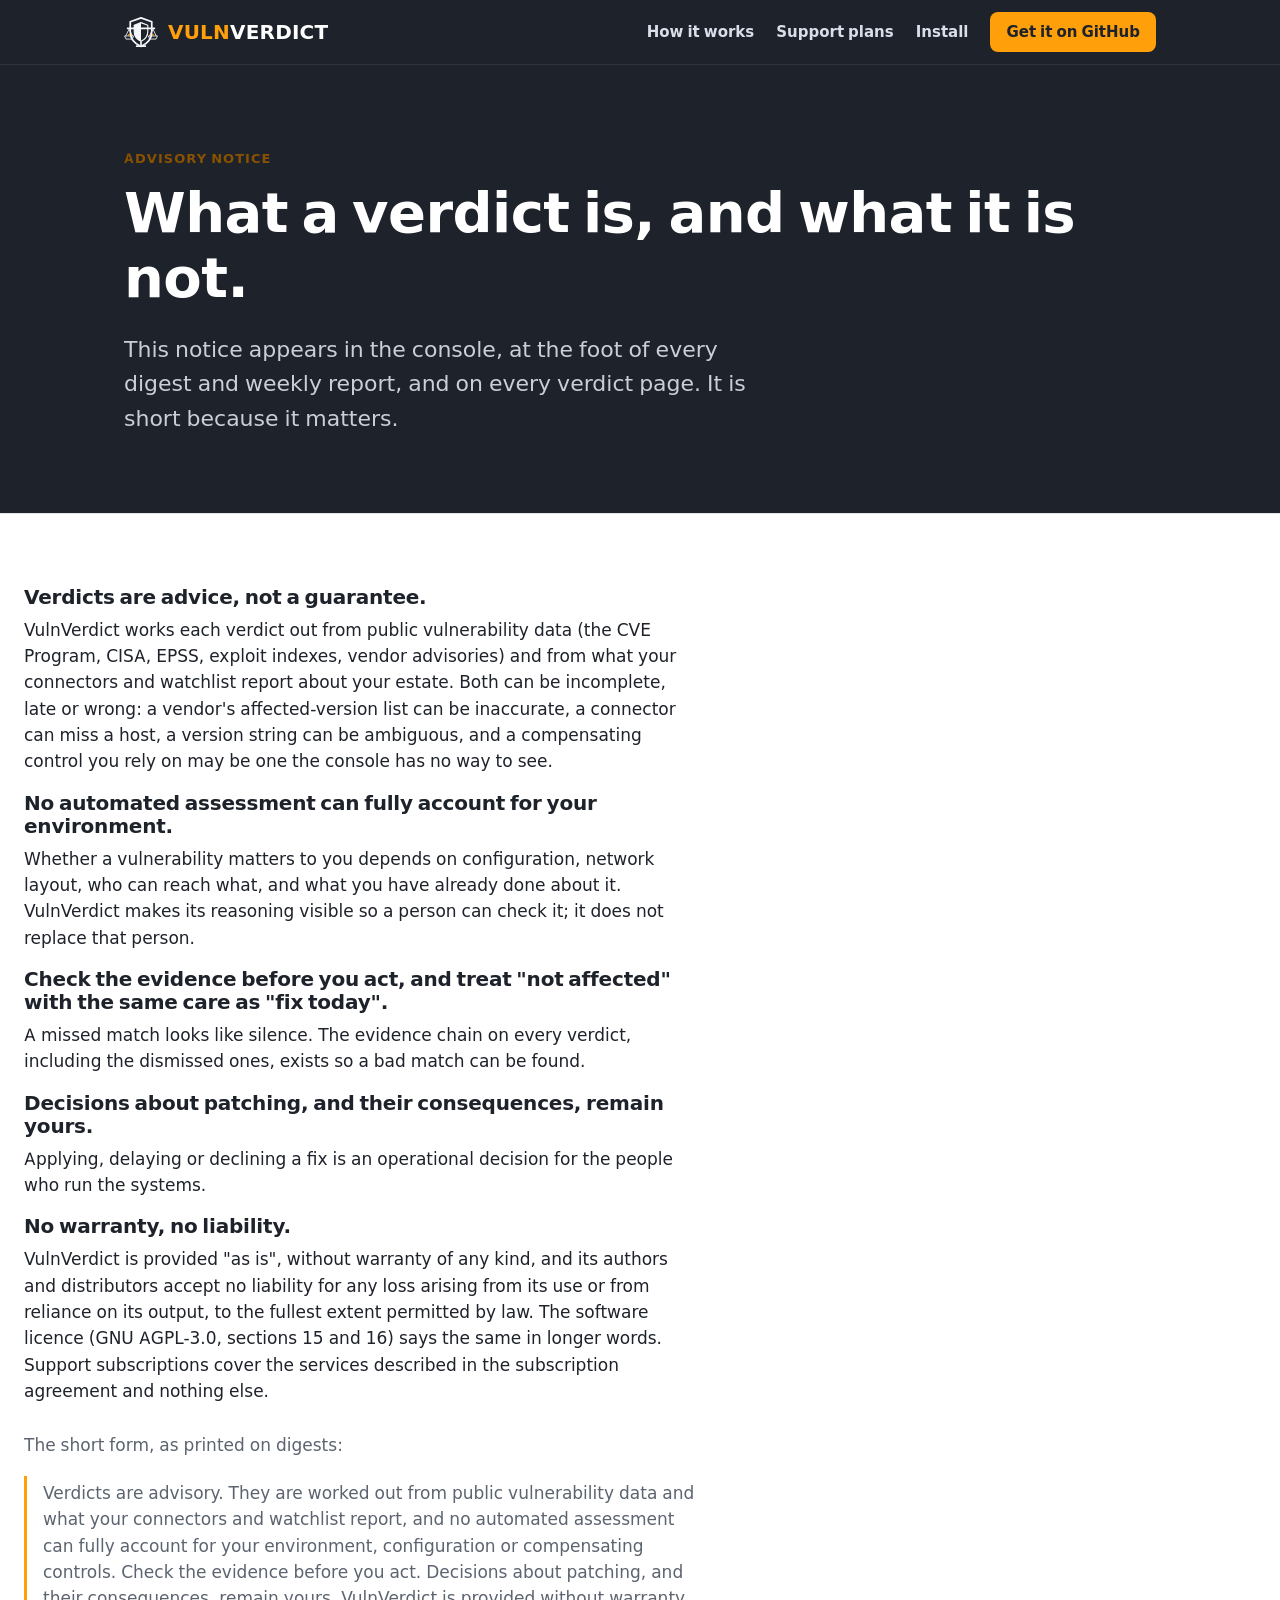
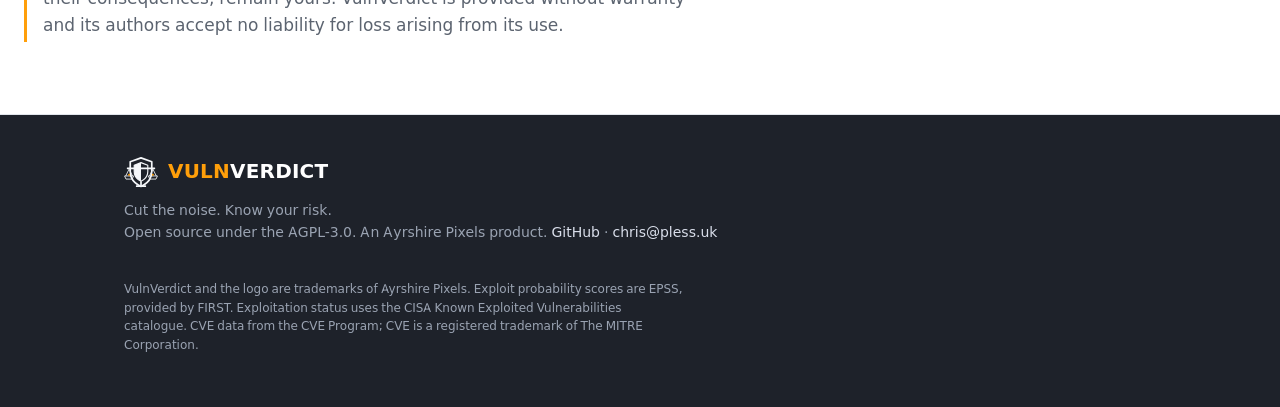
==== site/disclaimer.html @ cf06d83c "Site: contact address, advisory notice page, Pages publishing via a public mirror repository" ====
<!doctype html>
<html lang="en-GB">
<head>
  <meta charset="utf-8">
  <meta name="viewport" content="width=device-width, initial-scale=1">
  <title>VulnVerdict advisory notice</title>
  <meta name="description" content="What a VulnVerdict verdict is and is not: advice worked out from public data and your connectors, to be checked by a person. No warranty, no liability.">
  <link rel="icon" type="image/svg+xml" href="assets/favicon.svg">
  <link rel="stylesheet" href="site.css">
</head>
<body>

<header class="top">
  <div class="wrap">
    <a class="brand" href="index.html"><img src="assets/logo.svg" alt=""><span class="word"><em>VULN</em>VERDICT</span></a>
    <nav class="nav">
      <a href="how-it-works.html">How it works</a>
      <a href="pricing.html">Support plans</a>
      <a href="index.html#install">Install</a>
      <a class="cta" href="https://github.com/ayrshirepixels/VulnVerdict">Get it on GitHub</a>
    </nav>
  </div>
</header>

<section class="hero" style="padding-bottom:56px">
  <div class="wrap">
    <div class="eyebrow">Advisory notice</div>
    <h1>What a verdict is, and what it is not.</h1>
    <p class="lead">This notice appears in the console, at the foot of every digest and weekly report, and on every verdict page. It is short because it matters.</p>
  </div>
</section>

<section class="alt">
  <div class="wrap narrow" style="margin-left:0">
    <h3>Verdicts are advice, not a guarantee.</h3>
    <p>VulnVerdict works each verdict out from public vulnerability data (the CVE Program, CISA, EPSS, exploit indexes, vendor advisories) and from what your connectors and watchlist report about your estate. Both can be incomplete, late or wrong: a vendor's affected-version list can be inaccurate, a connector can miss a host, a version string can be ambiguous, and a compensating control you rely on may be one the console has no way to see.</p>

    <h3>No automated assessment can fully account for your environment.</h3>
    <p>Whether a vulnerability matters to you depends on configuration, network layout, who can reach what, and what you have already done about it. VulnVerdict makes its reasoning visible so a person can check it; it does not replace that person.</p>

    <h3>Check the evidence before you act, and treat "not affected" with the same care as "fix today".</h3>
    <p>A missed match looks like silence. The evidence chain on every verdict, including the dismissed ones, exists so a bad match can be found.</p>

    <h3>Decisions about patching, and their consequences, remain yours.</h3>
    <p>Applying, delaying or declining a fix is an operational decision for the people who run the systems.</p>

    <h3>No warranty, no liability.</h3>
    <p>VulnVerdict is provided "as is", without warranty of any kind, and its authors and distributors accept no liability for any loss arising from its use or from reliance on its output, to the fullest extent permitted by law. The software licence (GNU AGPL-3.0, sections 15 and 16) says the same in longer words. Support subscriptions cover the services described in the subscription agreement and nothing else.</p>

    <p class="muted" style="margin-top:28px">The short form, as printed on digests:</p>
    <blockquote class="muted" style="border-left:3px solid var(--amber);margin:12px 0 0;padding:4px 0 4px 16px">Verdicts are advisory. They are worked out from public vulnerability data and what your connectors and watchlist report, and no automated assessment can fully account for your environment, configuration or compensating controls. Check the evidence before you act. Decisions about patching, and their consequences, remain yours. VulnVerdict is provided without warranty and its authors accept no liability for loss arising from its use.</blockquote>
  </div>
</section>

<footer>
  <div class="wrap">
    <div>
      <a class="brand" href="index.html"><img src="assets/logo.svg" alt=""><span class="word"><em>VULN</em>VERDICT</span></a>
      <p style="margin-top:10px">Cut the noise. Know your risk.<br>Open source under the AGPL-3.0. An Ayrshire Pixels product. <a href="https://github.com/ayrshirepixels/VulnVerdict">GitHub</a> &middot; <a href="mailto:chris@pless.uk">chris@pless.uk</a></p>
    </div>
    <p class="attr">VulnVerdict and the logo are trademarks of Ayrshire Pixels. Exploit probability scores are EPSS, provided by FIRST. Exploitation status uses the CISA Known Exploited Vulnerabilities catalogue. CVE data from the CVE Program; CVE is a registered trademark of The MITRE Corporation.</p>
  </div>
</footer>
</body>
</html>
---- site/site.css ----
/* VulnVerdict brand site. Charcoal, signal amber, verdict green, light gray. Inter body, Space Grotesk headings. */
@font-face { font-family: 'Inter'; font-weight: 400; font-display: swap; src: url(assets/fonts/Inter-400.woff2) format('woff2'); }
@font-face { font-family: 'Inter'; font-weight: 600; font-display: swap; src: url(assets/fonts/Inter-600.woff2) format('woff2'); }
@font-face { font-family: 'Inter'; font-weight: 700; font-display: swap; src: url(assets/fonts/Inter-700.woff2) format('woff2'); }
@font-face { font-family: 'Space Grotesk'; font-weight: 600; font-display: swap; src: url(assets/fonts/SpaceGrotesk-600.woff2) format('woff2'); }
@font-face { font-family: 'Space Grotesk'; font-weight: 700; font-display: swap; src: url(assets/fonts/SpaceGrotesk-700.woff2) format('woff2'); }

:root {
  --charcoal: #1E222A;
  --charcoal-2: #2A2F39;
  --amber: #FF9F0A;
  --amber-ink: #8a5200;
  --amber-soft: #FFF1DC;
  --green: #28C840;
  --green-ink: #167a2a;
  --green-soft: #E6F8EA;
  --light: #F5F7FA;
  --ink: #1E222A;
  --muted: #5c6470;
  --muted-on-dark: #9aa3b2;
  --line: #e1e5eb;
  --slate: #4a5a70;
  --head: 'Space Grotesk', 'Inter', system-ui, sans-serif;
  --body: 'Inter', 'Segoe UI', system-ui, sans-serif;
  --radius: 10px;
  --max: 1080px;
}

* { box-sizing: border-box; }
html { scroll-behavior: smooth; }
body { margin: 0; font-family: var(--body); font-size: 17px; line-height: 1.55; color: var(--ink); background: var(--light); }
a { color: inherit; }
h1, h2, h3 { font-family: var(--head); letter-spacing: -.01em; margin: 0 0 .4em; line-height: 1.15; }
h1 { font-size: clamp(34px, 5vw, 56px); font-weight: 700; }
h2 { font-size: clamp(26px, 3.4vw, 36px); font-weight: 700; }
h3 { font-size: 20px; font-weight: 700; }
p { margin: 0 0 1em; }
.wrap { max-width: var(--max); margin: 0 auto; padding: 0 24px; }
.muted { color: var(--muted); }
.eyebrow { font-family: var(--head); font-weight: 700; font-size: 13px; letter-spacing: .08em; text-transform: uppercase; color: var(--amber-ink); margin-bottom: 12px; }
.dark .eyebrow { color: var(--amber); }

/* header */
.top { background: var(--charcoal); color: #fff; position: sticky; top: 0; z-index: 10; border-bottom: 1px solid rgba(255,255,255,.08); }
.top .wrap { display: flex; align-items: center; justify-content: space-between; height: 64px; }
.brand { display: flex; align-items: center; gap: 10px; text-decoration: none; }
.brand img { width: 34px; height: 34px; }
.brand .word { font-family: var(--head); font-weight: 700; font-size: 20px; letter-spacing: .01em; color: #fff; }
.brand .word em { font-style: normal; color: var(--amber); }
.nav { display: flex; gap: 22px; align-items: center; }
.nav a { color: #d9deea; text-decoration: none; font-size: 15px; font-weight: 600; }
.nav a:hover { color: #fff; }
.nav a.cta { background: var(--amber); color: var(--charcoal); padding: 8px 16px; border-radius: 8px; }
@media (max-width: 720px) { .nav a:not(.cta) { display: none; } }

/* sections */
.hero { background: var(--charcoal); color: #fff; padding: 84px 0 72px; }
.hero .lead { font-size: clamp(18px, 2.2vw, 22px); color: #c9cfd8; max-width: 640px; }
.hero .tag { color: var(--amber); }
.hero-grid { display: grid; grid-template-columns: 1.1fr .9fr; gap: 48px; align-items: center; }
@media (max-width: 860px) { .hero-grid { grid-template-columns: 1fr; } }
.btns { display: flex; gap: 12px; flex-wrap: wrap; margin-top: 26px; }
.btn { display: inline-block; font-weight: 700; text-decoration: none; padding: 12px 20px; border-radius: 8px; font-size: 16px; border: 2px solid transparent; }
.btn-amber { background: var(--amber); color: var(--charcoal); }
.btn-amber:hover { filter: brightness(1.06); }
.btn-ghost { border-color: rgba(255,255,255,.35); color: #fff; }
.btn-ghost:hover { border-color: #fff; }
.btn-dark { background: var(--charcoal); color: #fff; }
.btn-outline { border-color: var(--charcoal); color: var(--charcoal); }
section { padding: 72px 0; }
section.alt { background: #fff; border-top: 1px solid var(--line); border-bottom: 1px solid var(--line); }
section.dark { background: var(--charcoal); color: #fff; }
section.dark .muted { color: var(--muted-on-dark); }
.center { text-align: center; }
.narrow { max-width: 720px; margin-left: auto; margin-right: auto; }

/* digest mock */
.digest { background: #fff; color: var(--ink); border-radius: var(--radius); box-shadow: 0 24px 60px rgba(0,0,0,.35); padding: 22px 24px; font-size: 14.5px; }
.digest .from { font-family: var(--head); font-weight: 700; font-size: 12px; letter-spacing: .06em; color: var(--muted); }
.digest .from em { font-style: normal; color: var(--amber); }
.digest .subject { font-family: var(--head); font-weight: 700; font-size: 17px; margin: 6px 0 14px; }
.digest h4 { margin: 14px 0 6px; font-size: 13px; font-family: var(--head); }
.digest h4.today { color: #a8442f; }
.digest h4.week { color: var(--amber-ink); }
.digest ul { margin: 0; padding-left: 18px; }
.digest li { margin: 0 0 8px; }
.digest li a { color: #2f5a8f; text-decoration: none; font-weight: 600; }
.digest .foot { color: var(--muted); font-size: 12px; margin-top: 14px; border-top: 1px solid var(--line); padding-top: 10px; }
.digest .saved { color: var(--green-ink); font-weight: 600; }

/* cards and grids */
.grid { display: grid; gap: 22px; }
.g2 { grid-template-columns: repeat(2, 1fr); }
.g3 { grid-template-columns: repeat(3, 1fr); }
.g4 { grid-template-columns: repeat(4, 1fr); }
@media (max-width: 900px) { .g3, .g4 { grid-template-columns: repeat(2, 1fr); } }
@media (max-width: 600px) { .g2, .g3, .g4 { grid-template-columns: 1fr; } }
.card { background: #fff; border: 1px solid var(--line); border-radius: var(--radius); padding: 22px; }
.dark .card { background: var(--charcoal-2); border-color: rgba(255,255,255,.08); color: #fff; }
.card h3 { margin-top: 0; }
.verdict { border-top: 4px solid var(--slate); }
.verdict.today { border-top-color: var(--amber); }
.verdict.week { border-top-color: #ffd08a; }
.verdict.ignore { border-top-color: var(--green); }
.verdict .when { font-size: 13px; color: var(--muted); font-weight: 600; }
.pill { display: inline-block; font-family: var(--head); font-weight: 700; font-size: 12px; padding: 3px 10px; border-radius: 999px; background: var(--amber); color: var(--charcoal); }
.pill.green { background: var(--green-soft); color: var(--green-ink); }
.pill.grey { background: #e4e7ec; color: #4a5260; }
.big { font-family: var(--head); font-weight: 700; font-size: 48px; line-height: 1; margin: 0; }
.big.green { color: var(--green); }
.big.amber { color: var(--amber); }
.stat-row { display: flex; gap: 36px; flex-wrap: wrap; margin: 26px 0 0; }
.stat span { display: block; color: var(--muted-on-dark); font-size: 14px; margin-top: 6px; }

/* sentence */
.sentence { background: var(--amber-soft); border-left: 4px solid var(--amber); padding: 16px 20px; border-radius: 0 8px 8px 0; font-size: 18px; font-weight: 600; }
.dark .sentence { background: var(--charcoal-2); color: #fff; }

/* steps and lists */
.steps { counter-reset: s; list-style: none; padding: 0; margin: 0; display: grid; gap: 14px; }
.steps li { position: relative; padding-left: 52px; }
.steps li::before { counter-increment: s; content: counter(s); position: absolute; left: 0; top: 0; width: 36px; height: 36px; border-radius: 50%; background: var(--amber); color: var(--charcoal); font-family: var(--head); font-weight: 700; display: flex; align-items: center; justify-content: center; }
.ticks { list-style: none; padding: 0; margin: 0; }
.ticks li { padding-left: 28px; position: relative; margin-bottom: 8px; }
.ticks li::before { content: ''; position: absolute; left: 0; top: 7px; width: 14px; height: 14px; border-radius: 50%; background: var(--green); }
.crosses li::before { background: #c9ced6; }
.logos { display: flex; flex-wrap: wrap; gap: 10px; }
.logos span { border: 1px solid var(--line); background: #fff; border-radius: 999px; padding: 6px 14px; font-size: 14px; font-weight: 600; color: var(--slate); }

/* pricing */
.price { font-family: var(--head); font-weight: 700; font-size: 40px; }
.price small { font-size: 15px; color: var(--muted); font-weight: 600; }
.tier.featured { border: 2px solid var(--amber); box-shadow: 0 12px 40px rgba(255,159,10,.15); }
table.compare { width: 100%; border-collapse: collapse; background: #fff; border: 1px solid var(--line); border-radius: var(--radius); overflow: hidden; }
table.compare th, table.compare td { padding: 12px 14px; text-align: left; border-top: 1px solid var(--line); }
table.compare th { background: #f7f8fa; font-size: 13px; text-transform: uppercase; letter-spacing: .05em; color: var(--muted); border-top: 0; }
/* Questions: a centred accordion, one question per row */
.qa-list { max-width: 760px; margin: 28px auto 0; }
.qa { border-bottom: 1px solid var(--line); }
.qa:first-child { border-top: 1px solid var(--line); }
.qa summary { list-style: none; cursor: pointer; position: relative; padding: 18px 44px 18px 4px; font-family: var(--head); font-size: 18px; font-weight: 600; }
.qa summary::-webkit-details-marker { display: none; }
.qa summary::after { content: '+'; position: absolute; right: 8px; top: 50%; transform: translateY(-50%); font-size: 26px; font-weight: 400; line-height: 1; color: var(--amber-ink); }
.qa[open] summary::after { content: '\2212'; }
.qa summary:hover { color: var(--amber-ink); }
.qa summary:focus-visible { outline: 2px solid var(--amber); outline-offset: 2px; border-radius: 6px; }
.qa p { margin: 0 4px 20px; color: var(--slate); }

/* footer */
footer { background: var(--charcoal); color: var(--muted-on-dark); padding: 40px 0; font-size: 14px; }
footer .wrap { display: flex; justify-content: space-between; gap: 24px; flex-wrap: wrap; }
footer a { color: #d9deea; text-decoration: none; }
footer .attr { max-width: 560px; font-size: 12px; }
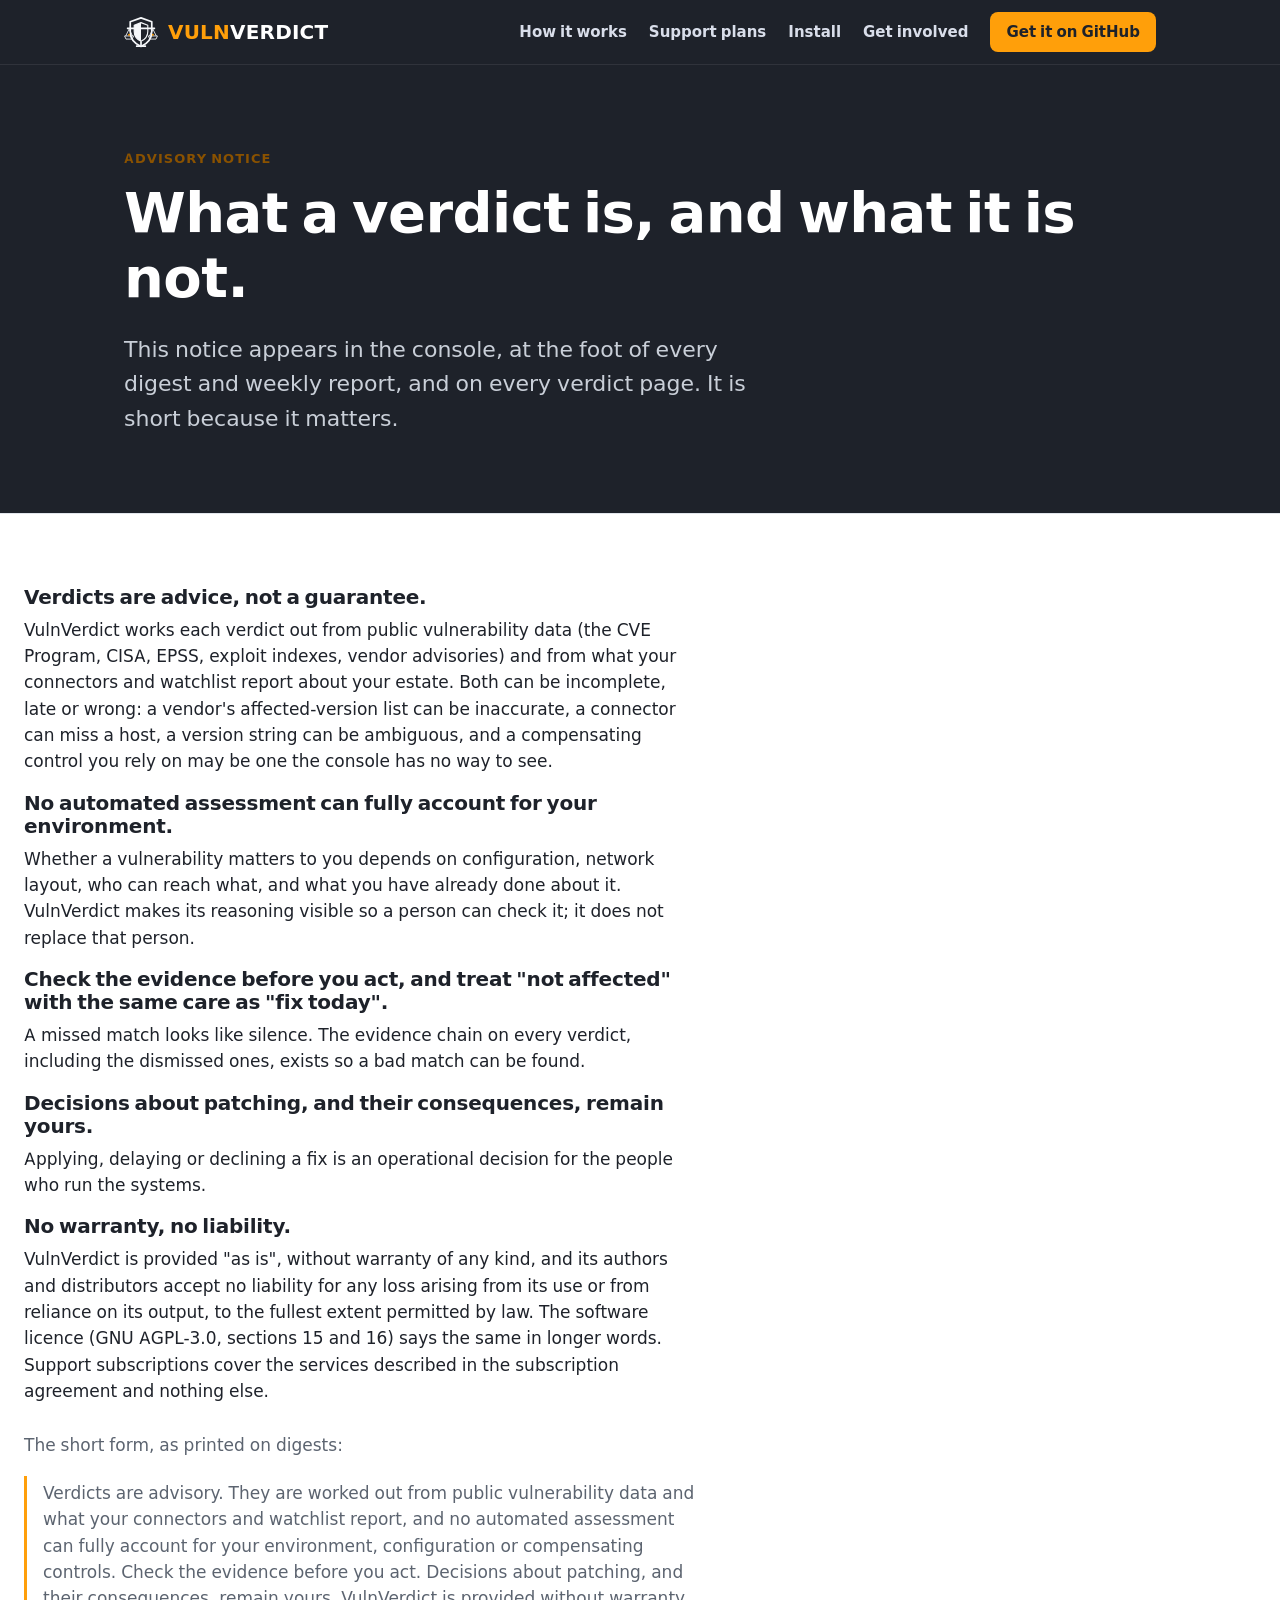
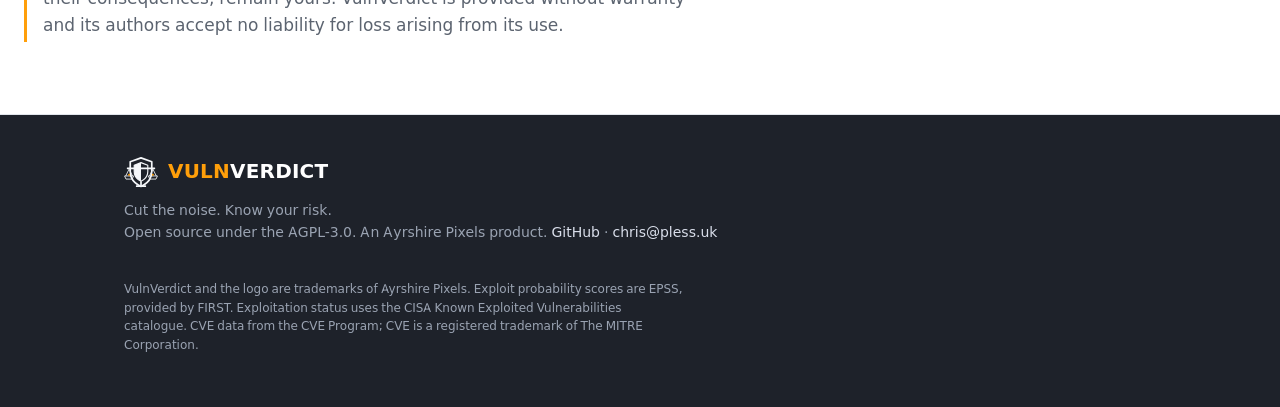
==== commit 89eb5f55: "Site: free because nothing did this job for small and medium companies (the support-living line is g" ====
--- a/site/disclaimer.html
+++ b/site/disclaimer.html
@@ -17,6 +17,7 @@
       <a href="how-it-works.html">How it works</a>
       <a href="pricing.html">Support plans</a>
       <a href="index.html#install">Install</a>
+      <a href="index.html#contribute">Get involved</a>
       <a class="cta" href="https://github.com/ayrshirepixels/VulnVerdict">Get it on GitHub</a>
     </nav>
   </div>
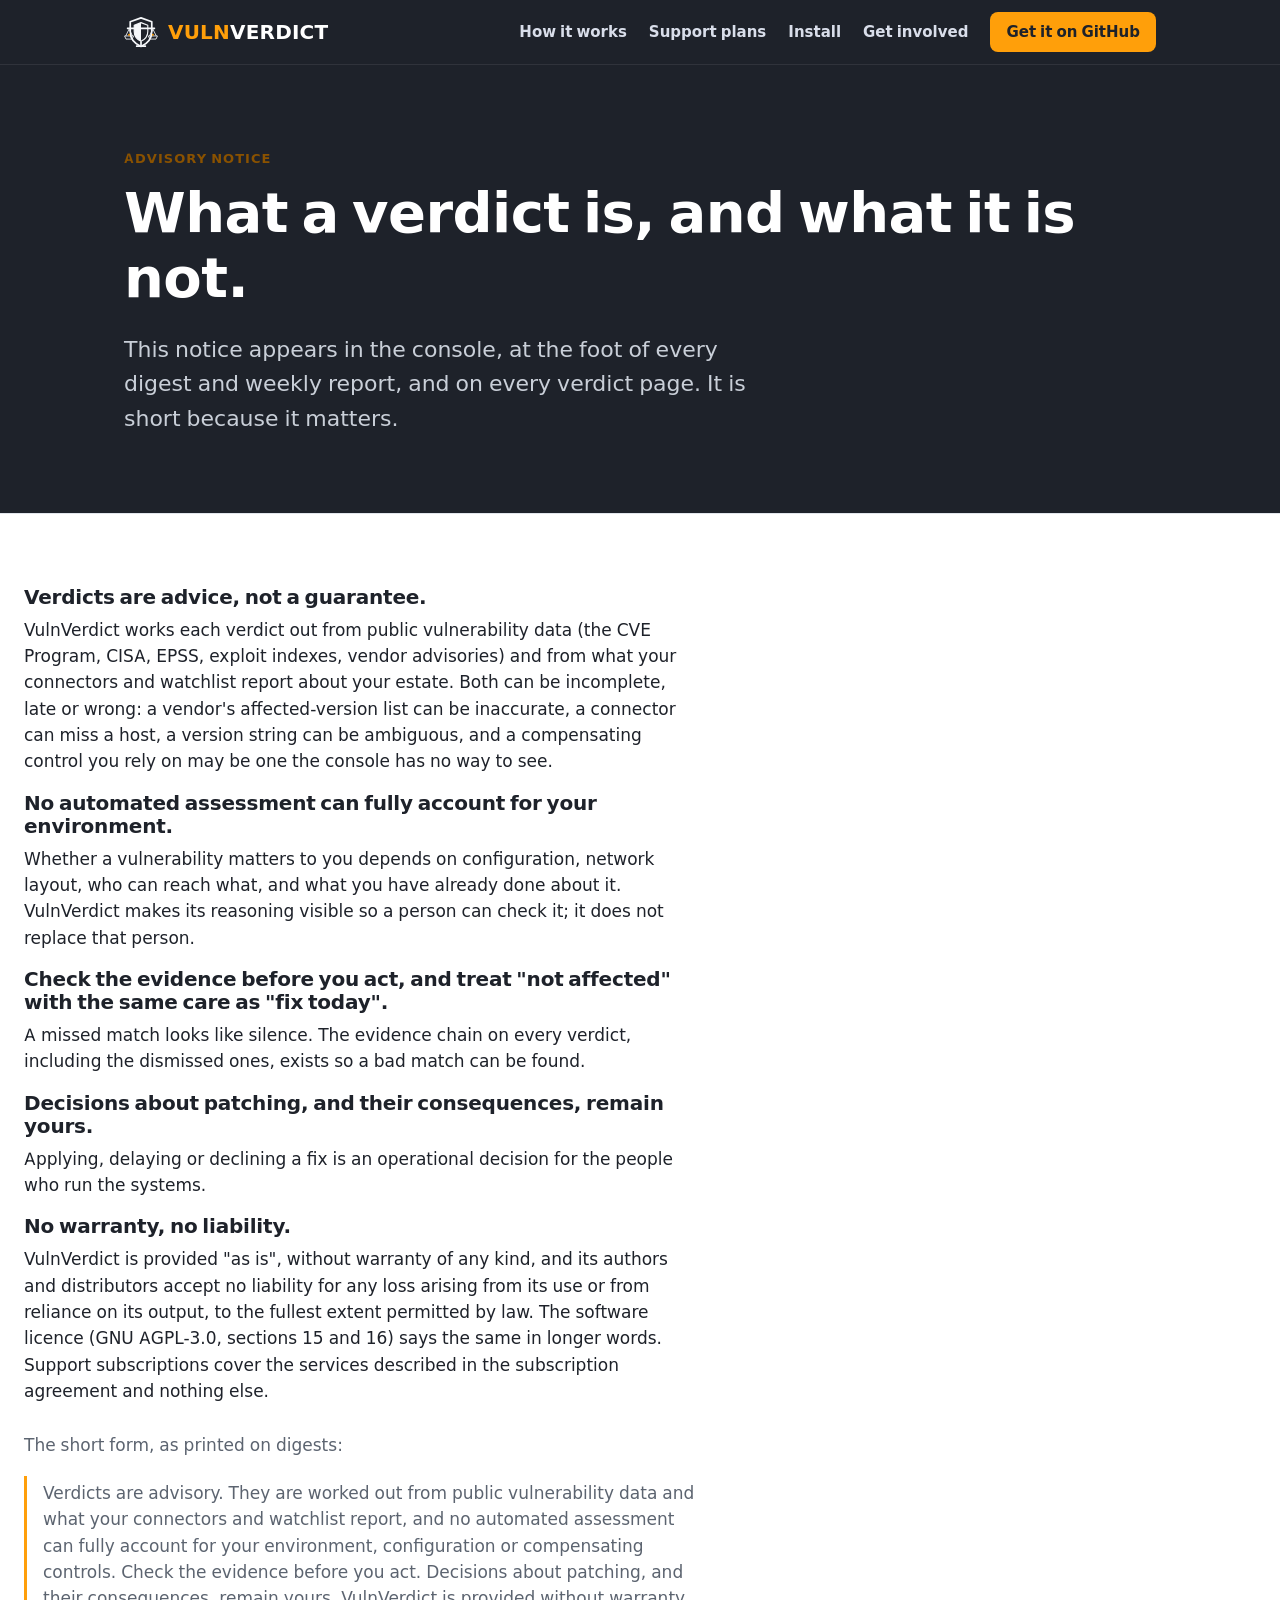
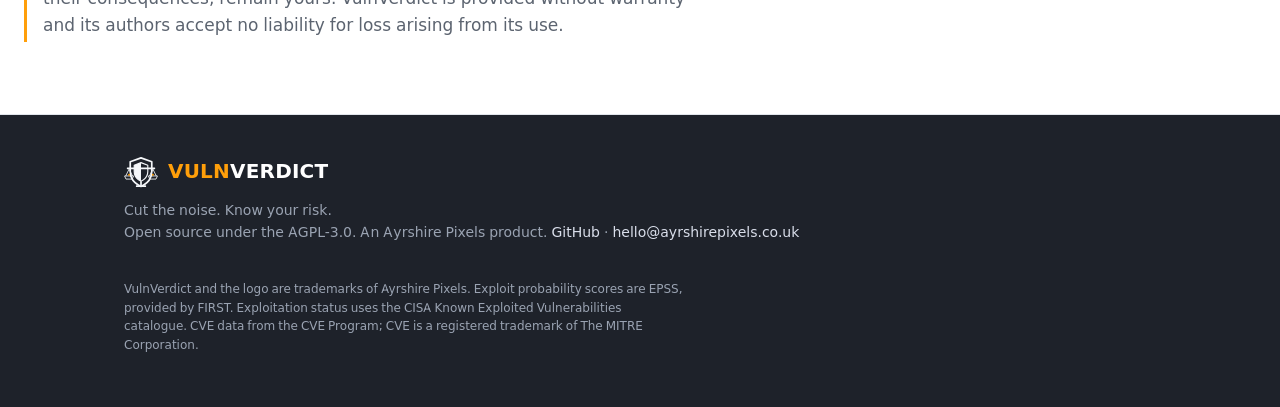
==== commit 36ff0448: "Contact address is now hello@ayrshirepixels.co.uk" ====
--- a/site/disclaimer.html
+++ b/site/disclaimer.html
@@ -57,7 +57,7 @@
   <div class="wrap">
     <div>
       <a class="brand" href="index.html"><img src="assets/logo.svg" alt=""><span class="word"><em>VULN</em>VERDICT</span></a>
-      <p style="margin-top:10px">Cut the noise. Know your risk.<br>Open source under the AGPL-3.0. An Ayrshire Pixels product. <a href="https://github.com/ayrshirepixels/VulnVerdict">GitHub</a> &middot; <a href="mailto:chris@pless.uk">chris@pless.uk</a></p>
+      <p style="margin-top:10px">Cut the noise. Know your risk.<br>Open source under the AGPL-3.0. An Ayrshire Pixels product. <a href="https://github.com/ayrshirepixels/VulnVerdict">GitHub</a> &middot; <a href="mailto:hello@ayrshirepixels.co.uk">hello@ayrshirepixels.co.uk</a></p>
     </div>
     <p class="attr">VulnVerdict and the logo are trademarks of Ayrshire Pixels. Exploit probability scores are EPSS, provided by FIRST. Exploitation status uses the CISA Known Exploited Vulnerabilities catalogue. CVE data from the CVE Program; CVE is a registered trademark of The MITRE Corporation.</p>
   </div>
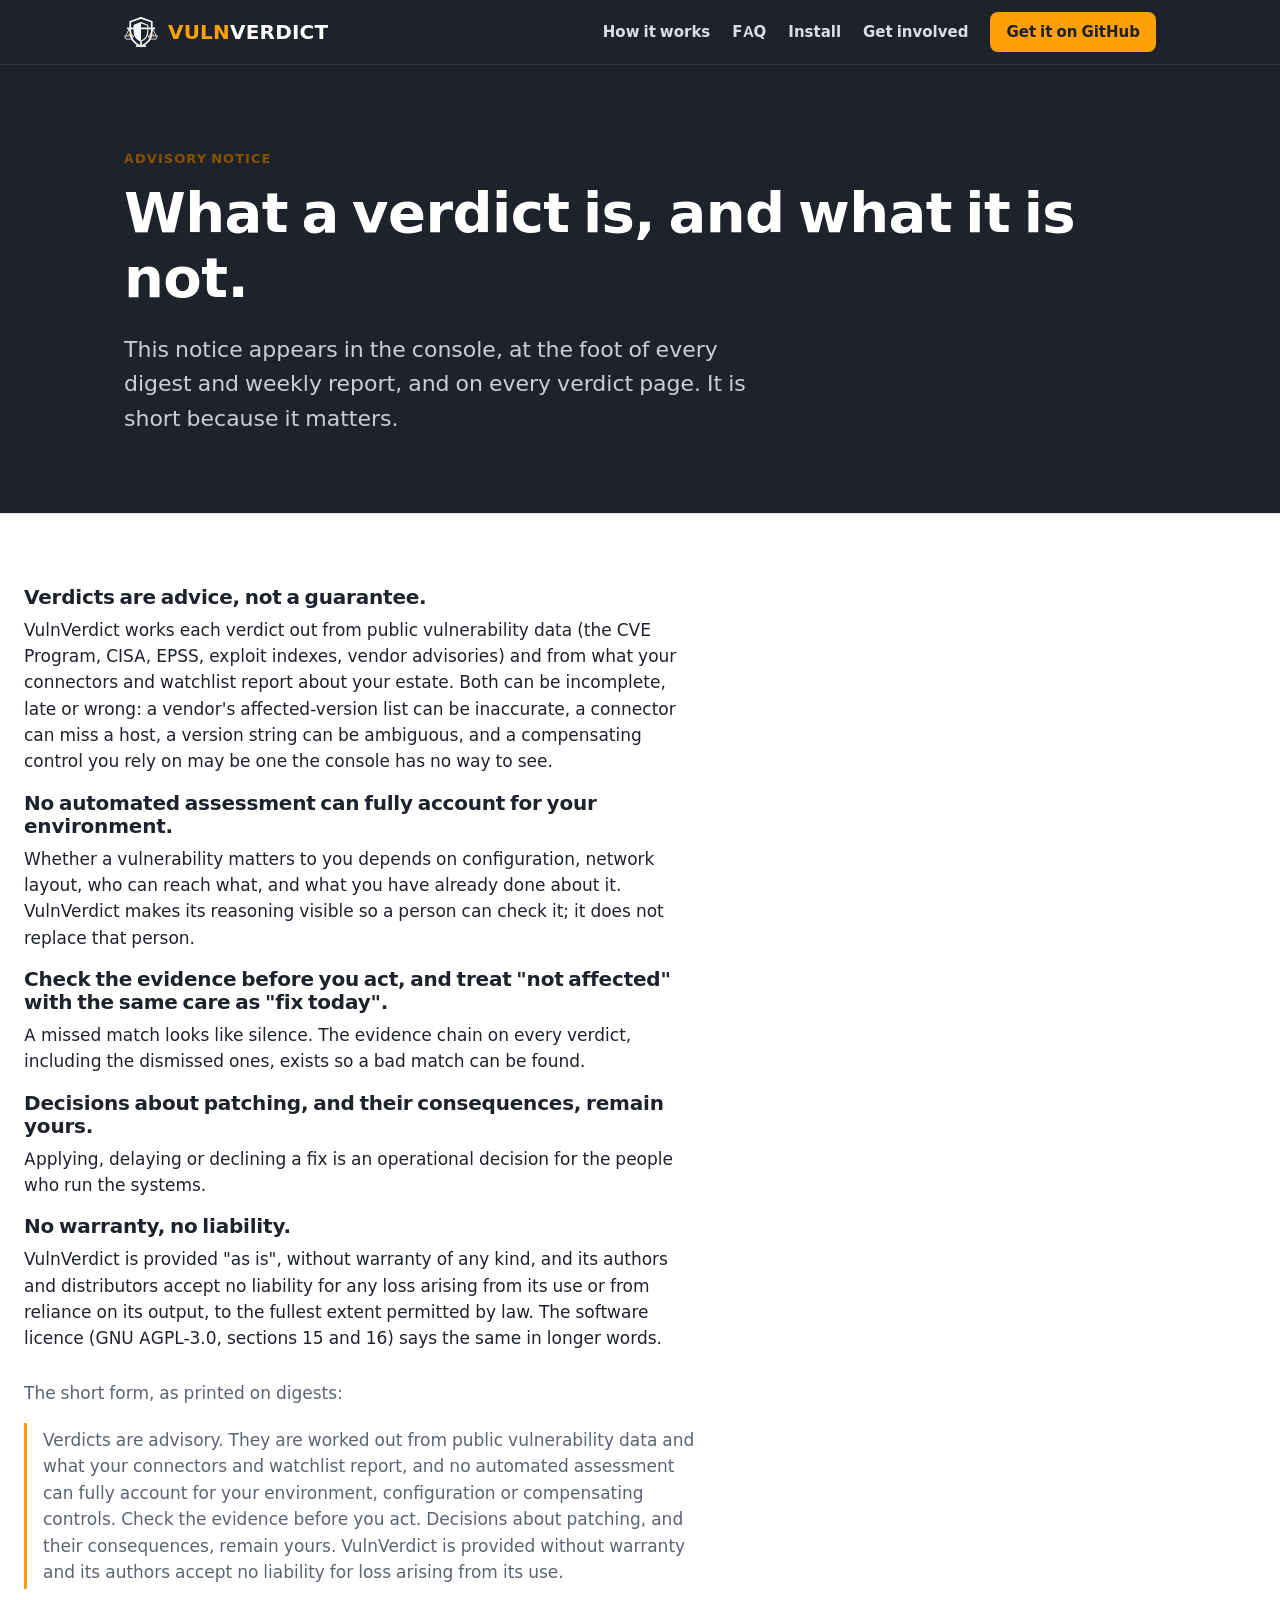
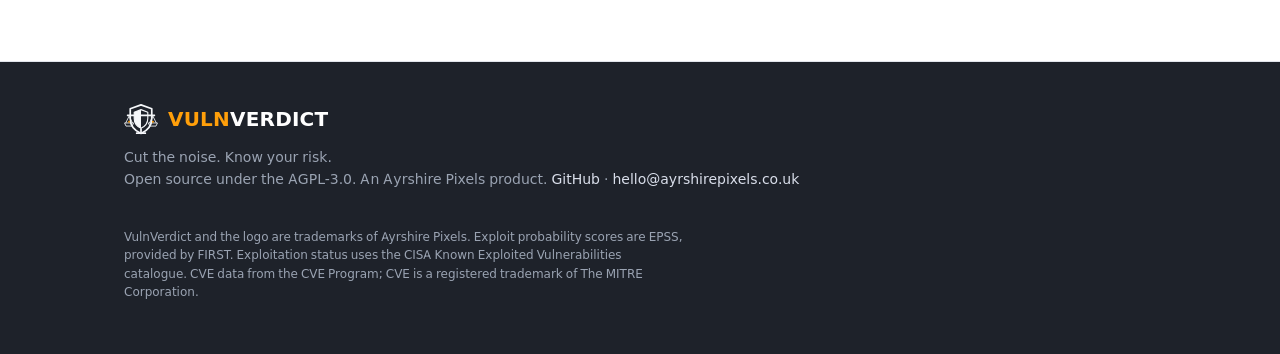
==== commit 9e7b018e: "Drop support plans: the pricing page becomes an FAQ VulnVerdict is offered free and without warranty" ====
--- a/site/disclaimer.html
+++ b/site/disclaimer.html
@@ -15,7 +15,7 @@
     <a class="brand" href="index.html"><img src="assets/logo.svg" alt=""><span class="word"><em>VULN</em>VERDICT</span></a>
     <nav class="nav">
       <a href="how-it-works.html">How it works</a>
-      <a href="pricing.html">Support plans</a>
+      <a href="faq.html">FAQ</a>
       <a href="index.html#install">Install</a>
       <a href="index.html#contribute">Get involved</a>
       <a class="cta" href="https://github.com/ayrshirepixels/VulnVerdict">Get it on GitHub</a>
@@ -46,7 +46,7 @@
     <p>Applying, delaying or declining a fix is an operational decision for the people who run the systems.</p>
 
     <h3>No warranty, no liability.</h3>
-    <p>VulnVerdict is provided "as is", without warranty of any kind, and its authors and distributors accept no liability for any loss arising from its use or from reliance on its output, to the fullest extent permitted by law. The software licence (GNU AGPL-3.0, sections 15 and 16) says the same in longer words. Support subscriptions cover the services described in the subscription agreement and nothing else.</p>
+    <p>VulnVerdict is provided "as is", without warranty of any kind, and its authors and distributors accept no liability for any loss arising from its use or from reliance on its output, to the fullest extent permitted by law. The software licence (GNU AGPL-3.0, sections 15 and 16) says the same in longer words.</p>
 
     <p class="muted" style="margin-top:28px">The short form, as printed on digests:</p>
     <blockquote class="muted" style="border-left:3px solid var(--amber);margin:12px 0 0;padding:4px 0 4px 16px">Verdicts are advisory. They are worked out from public vulnerability data and what your connectors and watchlist report, and no automated assessment can fully account for your environment, configuration or compensating controls. Check the evidence before you act. Decisions about patching, and their consequences, remain yours. VulnVerdict is provided without warranty and its authors accept no liability for loss arising from its use.</blockquote>
--- a/site/site.css
+++ b/site/site.css
@@ -127,10 +127,7 @@
 .logos { display: flex; flex-wrap: wrap; gap: 10px; }
 .logos span { border: 1px solid var(--line); background: #fff; border-radius: 999px; padding: 6px 14px; font-size: 14px; font-weight: 600; color: var(--slate); }
 
-/* pricing */
-.price { font-family: var(--head); font-weight: 700; font-size: 40px; }
-.price small { font-size: 15px; color: var(--muted); font-weight: 600; }
-.tier.featured { border: 2px solid var(--amber); box-shadow: 0 12px 40px rgba(255,159,10,.15); }
+/* comparison table */
 table.compare { width: 100%; border-collapse: collapse; background: #fff; border: 1px solid var(--line); border-radius: var(--radius); overflow: hidden; }
 table.compare th, table.compare td { padding: 12px 14px; text-align: left; border-top: 1px solid var(--line); }
 table.compare th { background: #f7f8fa; font-size: 13px; text-transform: uppercase; letter-spacing: .05em; color: var(--muted); border-top: 0; }
